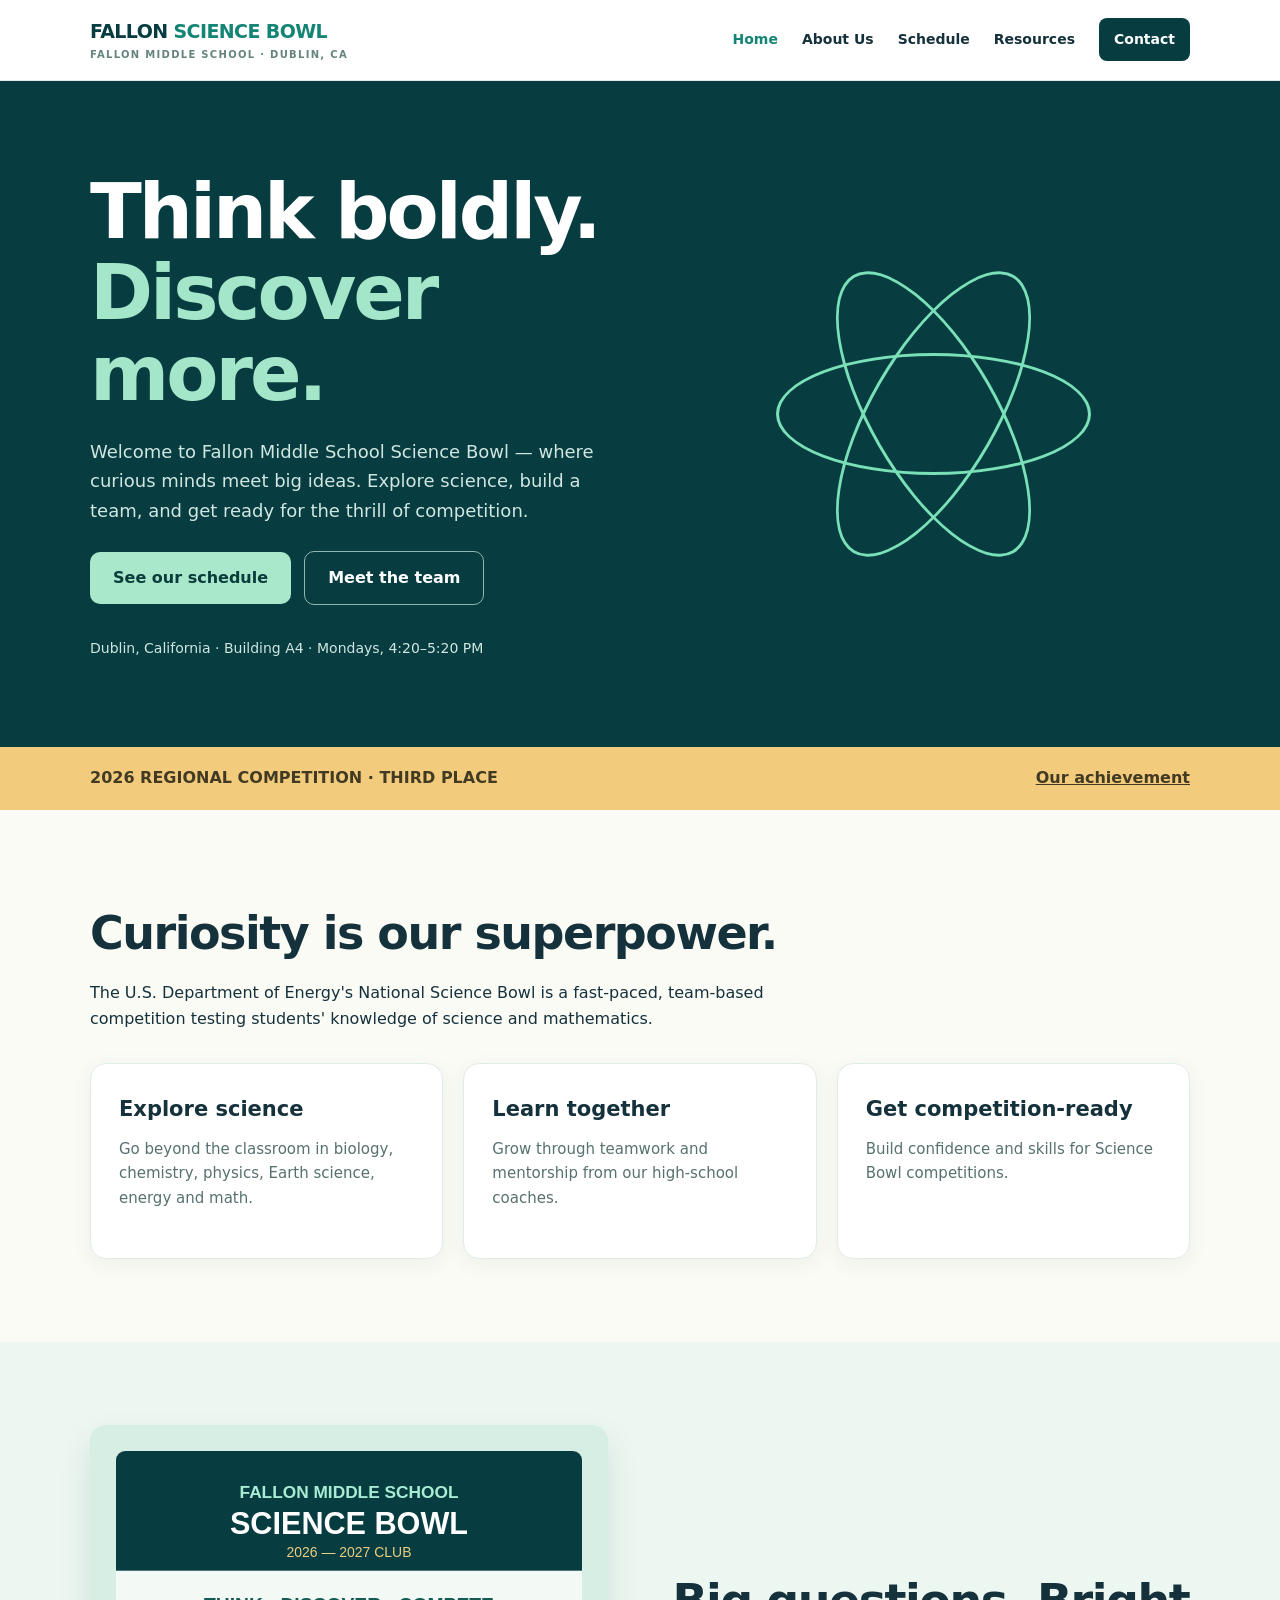
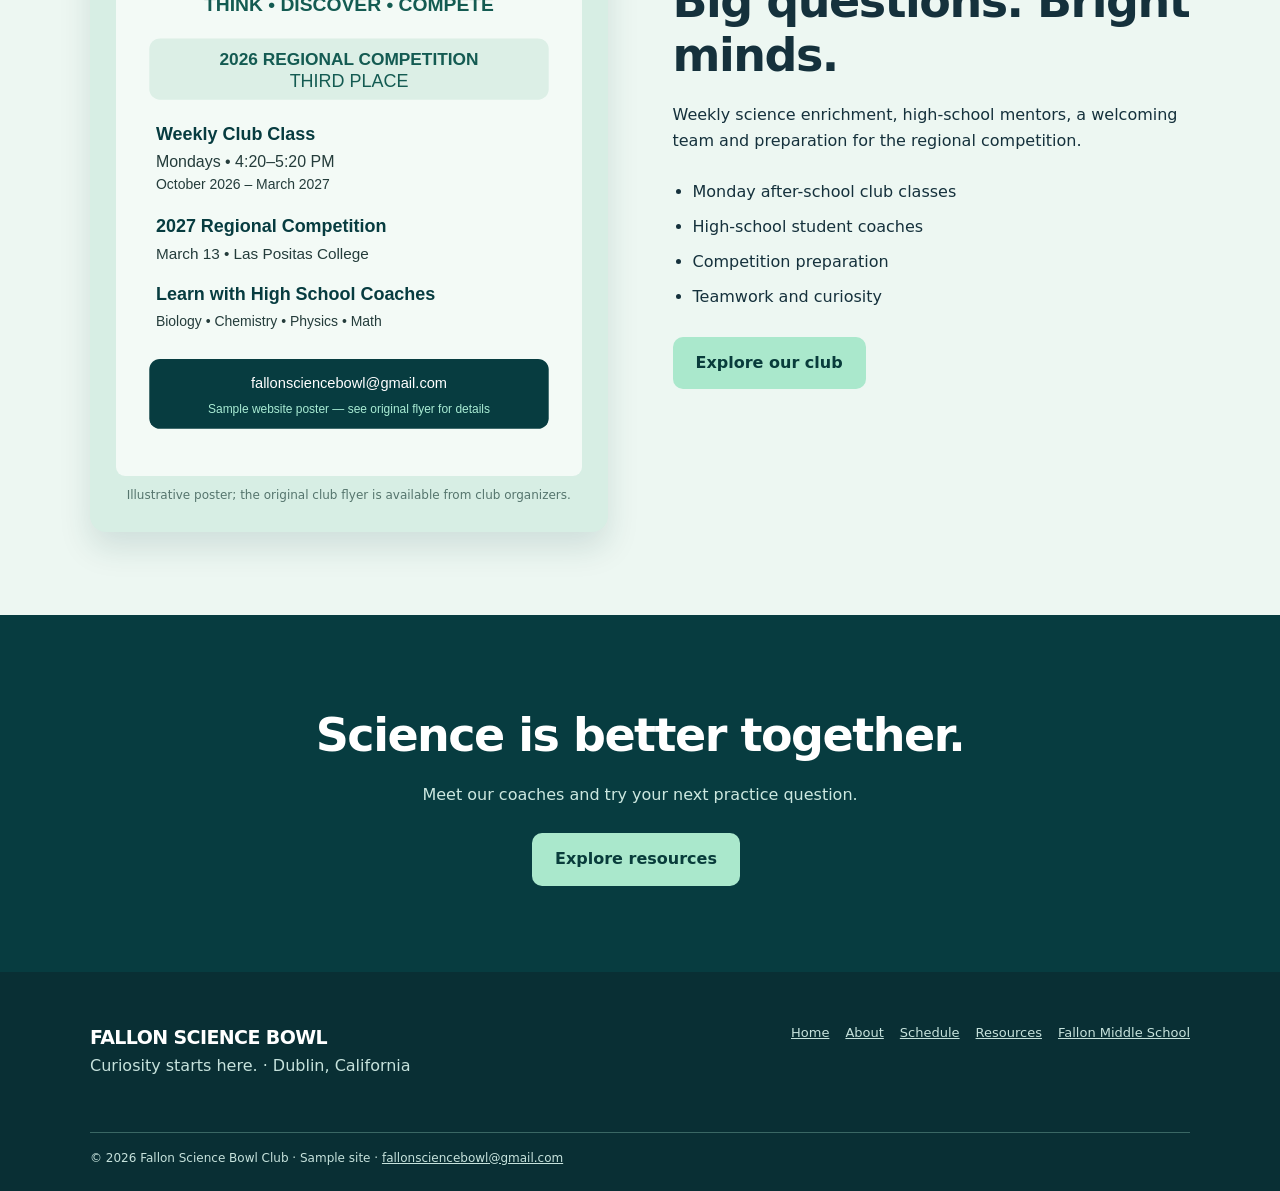
==== index.html @ 5ed9fb42 "Simplify page headings and remove homepage upcoming events section" ====
<!doctype html>
<html lang="en">
  <head>
    <meta charset="utf-8">
    <meta name="viewport" content="width=device-width,initial-scale=1">
    <meta name="theme-color" content="#073c40">
    <meta name="description" content="Fallon Middle School Science Bowl club, competition, coaches and resources.">
    <title>Home | Fallon Science Bowl</title>
    <link rel="stylesheet" href="style.css">
  </head>
  <body>
    <header>
      <div class="wrap nav">
        <a class="brand" href="index.html">FALLON <span>SCIENCE BOWL</span>
          <small>FALLON MIDDLE SCHOOL · DUBLIN, CA</small>
        </a>
        <button class="menu" aria-label="Toggle navigation" aria-expanded="false">Menu</button>
        <nav class="links" aria-label="Main navigation">
          <a href="index.html" aria-current="page">Home</a>
          <a href="about.html" >About Us</a>
          <a href="schedule.html" >Schedule</a>
          <a href="resources.html" >Resources</a>
          <a class="contact" href="mailto:fallonsciencebowl@gmail.com">Contact </a>
        </nav>
      </div>
    </header>
    <main id="main">
      <section class="hero">
        <div class="wrap hero-inner">
          <div>

            <h1>Think boldly.<em>Discover more.</em>
            </h1>
            <p>Welcome to Fallon Middle School Science Bowl — where curious minds meet big ideas. Explore science, build a team, and get ready for the thrill of competition.</p>
            <a class="btn" href="schedule.html">See our schedule </a>
            <a class="btn secondary" href="about.html">Meet the team </a>
            <p style="font-size:14px;margin-top:26px">Dublin, California · Building A4 · Mondays, 4:20–5:20 PM</p>
          </div>
          <div class="atom" aria-hidden="true">
            <div class="ring">
            </div>
            <div class="nucleus" aria-hidden="true"></div>
          </div>
        </div>
      </section>
      <div class="award">
        <div class="wrap">
          <span>2026 REGIONAL COMPETITION · THIRD PLACE</span>
          <a href="about.html#achievements">Our achievement </a>
        </div>
      </div>
      <section class="section">
        <div class="wrap">
          <div class="intro">

            <h2>Curiosity is our superpower.</h2>
            <p>The U.S. Department of Energy's National Science Bowl is a fast-paced, team-based competition testing students' knowledge of science and mathematics.</p>
          </div>
          <div class="grid">
            <article class="card">
              <h3>Explore science</h3>
              <p>Go beyond the classroom in biology, chemistry, physics, Earth science, energy and math.</p>
            </article>
            <article class="card">
              <h3>Learn together</h3>
              <p>Grow through teamwork and mentorship from our high-school coaches.</p>
            </article>
            <article class="card">
              <h3>Get competition-ready</h3>
              <p>Build confidence and skills for Science Bowl competitions.</p>
            </article>
          </div>
        </div>
      </section>
      <section class="section soft">
        <div class="wrap split">
          <div class="poster">
            <a href="assets/poster.svg" target="_blank">
              <img src="assets/poster.svg" alt="Sample Fallon Science Bowl Club poster, based on the club flyer">
            </a>
            <div class="poster-caption">Illustrative poster; the original club flyer is available from club organizers.</div>
          </div>
          <div>

            <h2>Big questions. Bright minds.</h2>
            <p>Weekly science enrichment, high-school mentors, a welcoming team and preparation for the regional competition.</p>
            <ul class="list">
              <li>Monday after-school club classes</li>
              <li>High-school student coaches</li>
              <li>Competition preparation</li>
              <li>Teamwork and curiosity</li>
            </ul>
            <a class="btn" href="about.html">Explore our club </a>
          </div>
        </div>
      </section>
      <section class="cta">
        <div class="wrap">
          <h2>Science is better together.</h2>
          <p>Meet our coaches and try your next practice question.</p>
          <a class="btn" href="resources.html">Explore resources </a>
        </div>
      </section>
    </main>
    <footer>
      <div class="wrap">
        <div class="foot">
          <div>
            <a class="brand" href="index.html">FALLON SCIENCE BOWL</a>
            <p>Curiosity starts here. · Dublin, California</p>
          </div>
          <div class="footer-links">
            <a href="index.html">Home</a>
            <a href="about.html">About</a>
            <a href="schedule.html">Schedule</a>
            <a href="resources.html">Resources</a>
            <a href="https://fms.dublinusd.org/">Fallon Middle School</a>
          </div>
        </div>
        <div class="copyright">© 2026 Fallon Science Bowl Club · Sample site · <a href="mailto:fallonsciencebowl@gmail.com">fallonsciencebowl@gmail.com</a>
        </div>
      </div>
    </footer>
    <script src="script.js" defer>
    </script>
  </body>
</html>
---- style.css ----
:root {
  --navy:#073c40;
  --teal:#148474;
  --mint:#d7f3e9;
  --cream:#fbfbf5;
  --gold:#e6ba63;
  --ink:#15313c
}
* {
  box-sizing:border-box
}
body {
  margin:0;
  font-family:Inter,system-ui,-apple-system,Segoe UI,sans-serif;
  color:var(--ink);
  background:var(--cream);
  line-height:1.65
}
a {
  color:inherit
}
.wrap {
  width:min(1100px,92%);
  margin:auto
}
header {
  background:white;
  border-bottom:1px solid #e2eae7;
  position:sticky;
  top:0;
  z-index:10
}
.nav {
  display:flex;
  justify-content:space-between;
  align-items:center;
  gap:24px;
  padding:16px 0
}
.brand {
  font-size:19px;
  font-weight:900;
  letter-spacing:-.6px;
  text-decoration:none;
  color:var(--navy)
}
.brand span {
  color:var(--teal)
}
.brand small {
  display:block;
  font-size:10px;
  letter-spacing:1.3px;
  color:#66847e
}
.links {
  display:flex;
  gap:24px;
  align-items:center
}
.links a {
  text-decoration:none;
  font-size:14px;
  font-weight:700
}
.links a:hover,.links a[aria-current] {
  color:var(--teal)
}
.contact {
  background:var(--navy);
  color:white!important;
  border-radius:8px;
  padding:10px 15px
}
.hero {
  background:var(--navy);
  color:white;
  overflow:hidden
}
.hero-inner {
  display:grid;
  grid-template-columns:1.05fr 1fr;
  align-items:center;
  gap:50px;
  min-height:495px;
  padding:68px 0
}
.pill,.eyebrow {
  font-size:12px;
  text-transform:uppercase;
  letter-spacing:2px;
  font-weight:800;
  color:var(--teal)
}
.pill {
  display:inline-block;
  color:#b6f2dc;
  padding:8px 15px;
  border:1px solid #497c79;
  border-radius:40px
}
h1 {
  font-size:clamp(43px,6vw,76px);
  letter-spacing:-3px;
  line-height:1.07;
  margin:22px 0
}
h1 em {
  font-style:normal;
  color:#a3e6c9;
  display:block
}
h2 {
  font-size:clamp(30px,4vw,46px);
  line-height:1.16;
  letter-spacing:-1.5px;
  margin:14px 0 20px
}
h3 {
  margin:0 0 10px;
  font-size:21px
}
p {
  margin:0 0 19px
}
.hero p {
  color:#d0e6e1;
  max-width:530px;
  font-size:18px
}
.btn {
  display:inline-block;
  background:#aae8cc;
  color:#093c3b;
  text-decoration:none;
  font-weight:800;
  border-radius:10px;
  padding:13px 23px;
  margin:6px 8px 6px 0
}
.btn.secondary {
  background:transparent;
  color:white;
  border:1px solid #90b7ae
}
.atom {
  position:relative;
  margin:auto;
  width:min(350px,85vw);
  height:350px;
  display:grid;
  place-items:center
}
.atom:before,.atom:after,.ring {
  content:'';
  position:absolute;
  border:3px solid #7ae0b8;
  width:315px;
  height:122px;
  border-radius:50%;
  transform:rotate(60deg)
}
.atom:after {
  transform:rotate(-60deg)
}
.atom .ring {
  transform:none
}
.nucleus {
  font-size:72px;
  color:#f2ce7c;
  z-index:2
}
.award {
  background:#f2cc7c;
  color:#423a23;
  padding:18px 0
}
.award .wrap {
  display:flex;
  justify-content:space-between;
  align-items:center;
  gap:15px;
  font-weight:800
}
.section {
  padding:83px 0
}
.section.soft {
  background:#edf7f2
}
.intro {
  max-width:700px;
  margin-bottom:30px
}
.grid {
  display:grid;
  grid-template-columns:repeat(3,1fr);
  gap:20px
}
.card {
  background:white;
  padding:28px;
  border-radius:16px;
  border:1px solid #e2ece7;
  box-shadow:0 5px 20px #173e3310
}
.symbol {
  font-size:30px;
  margin-bottom:14px
}
.card p {
  color:#57716f;
  font-size:15px
}
.split {
  display:grid;
  grid-template-columns:1fr 1fr;
  gap:65px;
  align-items:center
}
.poster {
  border-radius:16px;
  background:#d7eee4;
  padding:26px;
  box-shadow:0 16px 32px #073c4020
}
.poster img {
  width:100%;
  display:block;
  border-radius:9px
}
.poster-caption {
  font-size:12px;
  text-align:center;
  margin-top:10px;
  color:#55756d
}
.list {
  padding-left:20px;
  line-height:2.2
}
.event {
  background:var(--navy);
  border-radius:18px;
  padding:33px;
  color:white
}
.event p {
  color:#c7e4d9
}
.event a {
  color:#a6f2d6
}
.mini-events {
  display:grid;
  gap:17px
}
.small-event {
  padding:23px;
  background:white;
  border:1px solid #e0ece5;
  border-radius:14px
}
.small-event strong {
  color:var(--teal)
}
.cta {
  background:var(--navy);
  color:white;
  text-align:center;
  padding:80px 20px
}
.cta p {
  color:#cce8e0
}
.page-head {
  padding:85px 0;
  background:var(--navy);
  color:white
}
.page-head h1 {
  font-size:clamp(39px,5vw,63px)
}
.page-head p {
  max-width:680px;
  color:#cee4de;
  font-size:18px
}
.tag {
  display:inline-block;
  background:#def4ec;
  color:#136956;
  border-radius:20px;
  padding:5px 11px;
  font-size:12px;
  font-weight:800;
  margin:6px 6px 6px 0
}
.table {
  width:100%;
  border-collapse:collapse;
  background:white;
  border-radius:15px;
  overflow:hidden
}
.table th,.table td {
  text-align:left;
  padding:18px;
  border-bottom:1px solid #e2ede8
}
.table th {
  background:#dff4e9;
  color:#164c45
}
footer {
  background:#092f34;
  color:#c6e2dc;
  padding:50px 0 23px
}
footer a {
  color:inherit
}
footer .brand {
  color:white
}
footer .foot {
  display:flex;
  justify-content:space-between;
  gap:20px;
  flex-wrap:wrap
}
.footer-links {
  display:flex;
  gap:16px;
  flex-wrap:wrap;
  font-size:13px
}
.copyright {
  font-size:12px;
  border-top:1px solid #3a6764;
  margin-top:33px;
  padding-top:16px
}
.notice {
  background:#fff7db;
  border-left:4px solid #d9ae4e;
  padding:16px 20px;
  border-radius:8px
}
.menu {
  display:none
}
.resources {
  display:grid;
  grid-template-columns:repeat(2,1fr);
  gap:20px
}
.resource a {
  color:var(--teal);
  font-weight:800
}
@media(max-width:760px) {
  .nav {
    flex-wrap:wrap
  }
  .menu {
    display:block;
    border:0;
    border-radius:7px;
    background:#e0f2e9;
    padding:9px 14px;
    font-size:20px
  }
  .links {
    display:none;
    width:100%;
    flex-direction:column;
    align-items:stretch;
    gap:7px
  }
  .links.open {
    display:flex
  }
  .links a {
    padding:6px
  }
  .hero-inner,.split {
    grid-template-columns:1fr;
    gap:25px
  }
  .hero-inner {
    padding:65px 0
  }
  .atom {
    height:250px;
    width:250px
  }
  .atom:before,.atom:after,.ring {
    width:225px;
    height:90px
  }
  .grid,.resources {
    grid-template-columns:1fr
  }
  .section {
    padding:55px 0
  }
  .award .wrap {
    display:block
  }
  h1 {
    letter-spacing:-1.7px
  }
  .table th,.table td {
    padding:10px;
    font-size:13px
  }
}
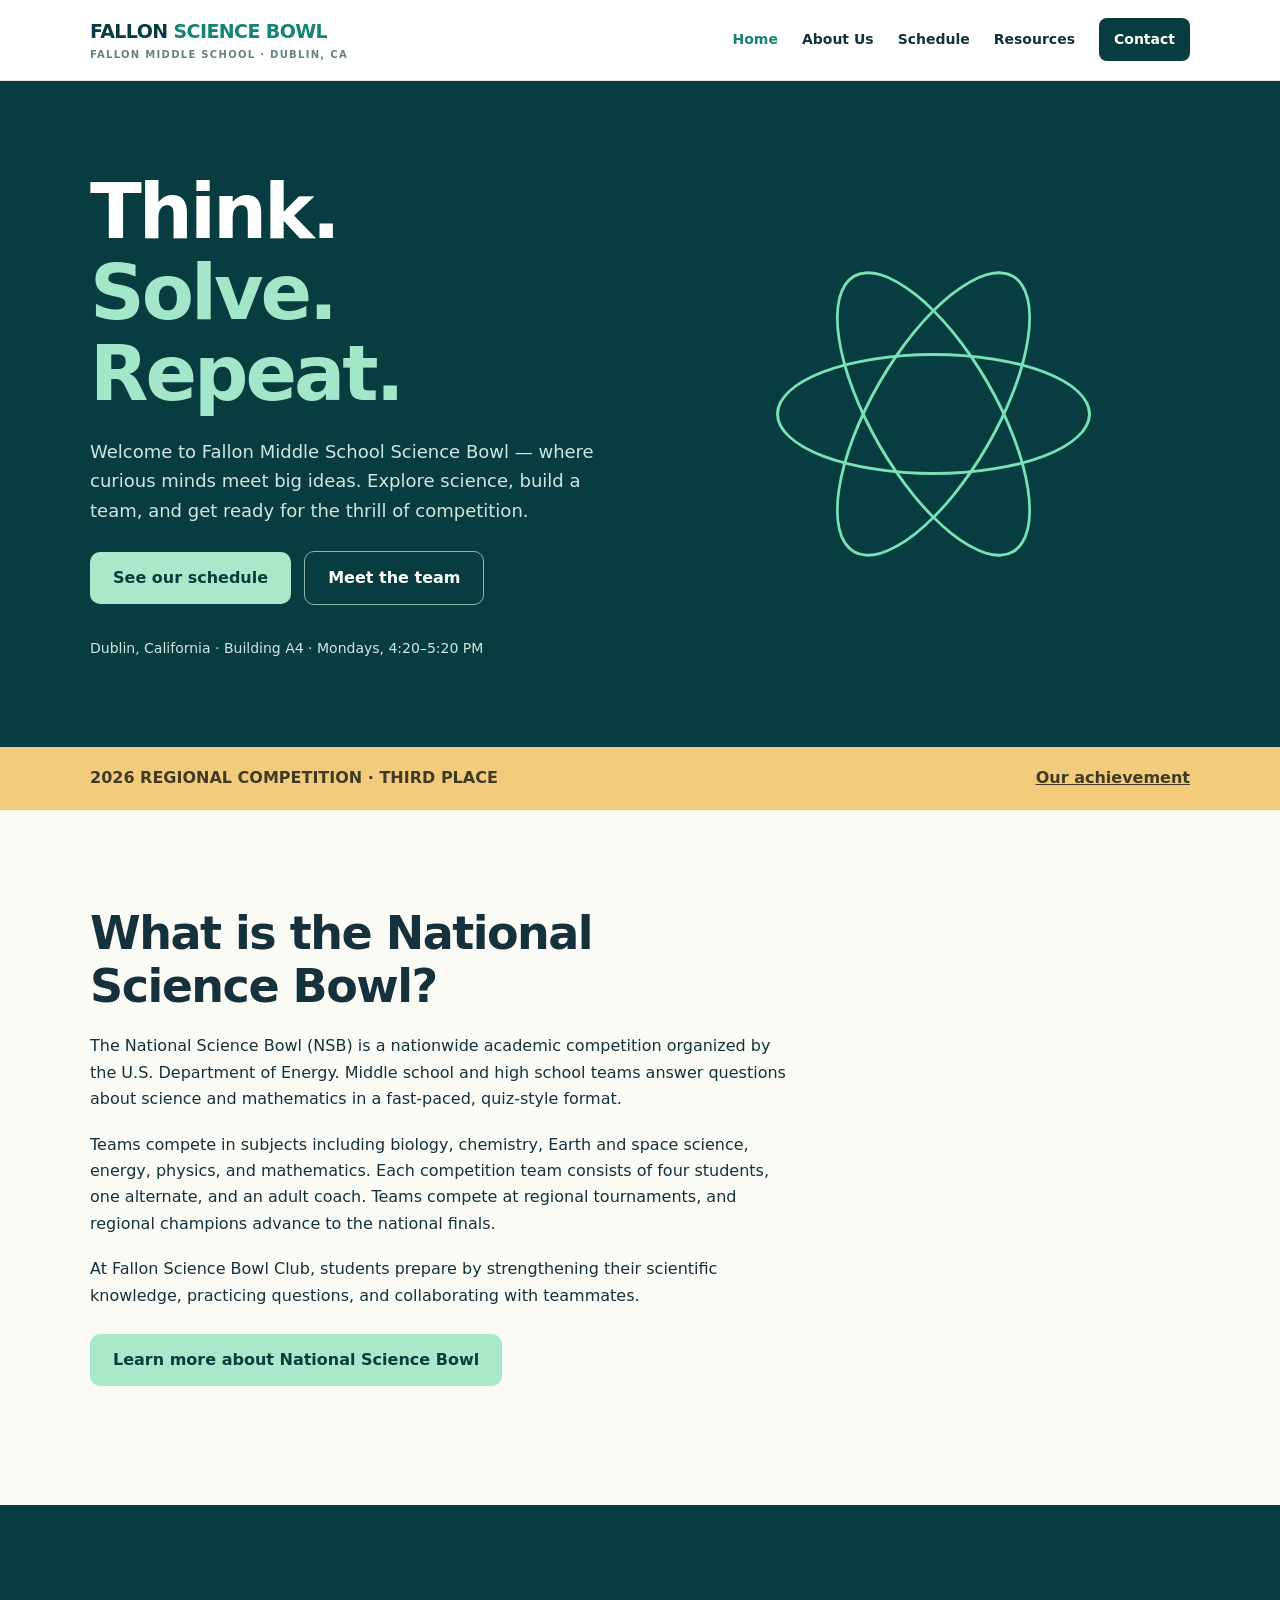
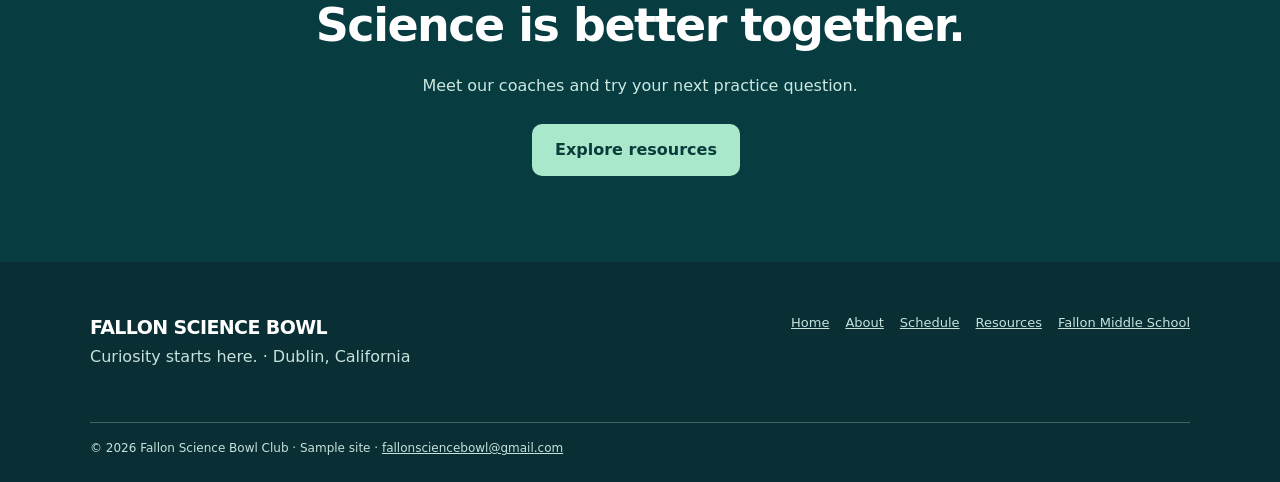
==== commit 56219e32: "Revise homepage with National Science Bowl introduction and streamlined sections" ====
--- a/index.html
+++ b/index.html
@@ -29,7 +29,7 @@
         <div class="wrap hero-inner">
           <div>
 
-            <h1>Think boldly.<em>Discover more.</em>
+            <h1>Think.<em>Solve. Repeat.</em>
             </h1>
             <p>Welcome to Fallon Middle School Science Bowl — where curious minds meet big ideas. Explore science, build a team, and get ready for the thrill of competition.</p>
             <a class="btn" href="schedule.html">See our schedule </a>
@@ -52,45 +52,11 @@
       <section class="section">
         <div class="wrap">
           <div class="intro">
-
-            <h2>Curiosity is our superpower.</h2>
-            <p>The U.S. Department of Energy's National Science Bowl is a fast-paced, team-based competition testing students' knowledge of science and mathematics.</p>
-          </div>
-          <div class="grid">
-            <article class="card">
-              <h3>Explore science</h3>
-              <p>Go beyond the classroom in biology, chemistry, physics, Earth science, energy and math.</p>
-            </article>
-            <article class="card">
-              <h3>Learn together</h3>
-              <p>Grow through teamwork and mentorship from our high-school coaches.</p>
-            </article>
-            <article class="card">
-              <h3>Get competition-ready</h3>
-              <p>Build confidence and skills for Science Bowl competitions.</p>
-            </article>
-          </div>
-        </div>
-      </section>
-      <section class="section soft">
-        <div class="wrap split">
-          <div class="poster">
-            <a href="assets/poster.svg" target="_blank">
-              <img src="assets/poster.svg" alt="Sample Fallon Science Bowl Club poster, based on the club flyer">
-            </a>
-            <div class="poster-caption">Illustrative poster; the original club flyer is available from club organizers.</div>
-          </div>
-          <div>
-
-            <h2>Big questions. Bright minds.</h2>
-            <p>Weekly science enrichment, high-school mentors, a welcoming team and preparation for the regional competition.</p>
-            <ul class="list">
-              <li>Monday after-school club classes</li>
-              <li>High-school student coaches</li>
-              <li>Competition preparation</li>
-              <li>Teamwork and curiosity</li>
-            </ul>
-            <a class="btn" href="about.html">Explore our club </a>
+            <h2>What is the National Science Bowl?</h2>
+            <p>The National Science Bowl (NSB) is a nationwide academic competition organized by the U.S. Department of Energy. Middle school and high school teams answer questions about science and mathematics in a fast-paced, quiz-style format.</p>
+            <p>Teams compete in subjects including biology, chemistry, Earth and space science, energy, physics, and mathematics. Each competition team consists of four students, one alternate, and an adult coach. Teams compete at regional tournaments, and regional champions advance to the national finals.</p>
+            <p>At Fallon Science Bowl Club, students prepare by strengthening their scientific knowledge, practicing questions, and collaborating with teammates.</p>
+            <a class="btn" href="https://science.osti.gov/wdts/nsb" target="_blank" rel="noopener noreferrer">Learn more about National Science Bowl</a>
           </div>
         </div>
       </section>
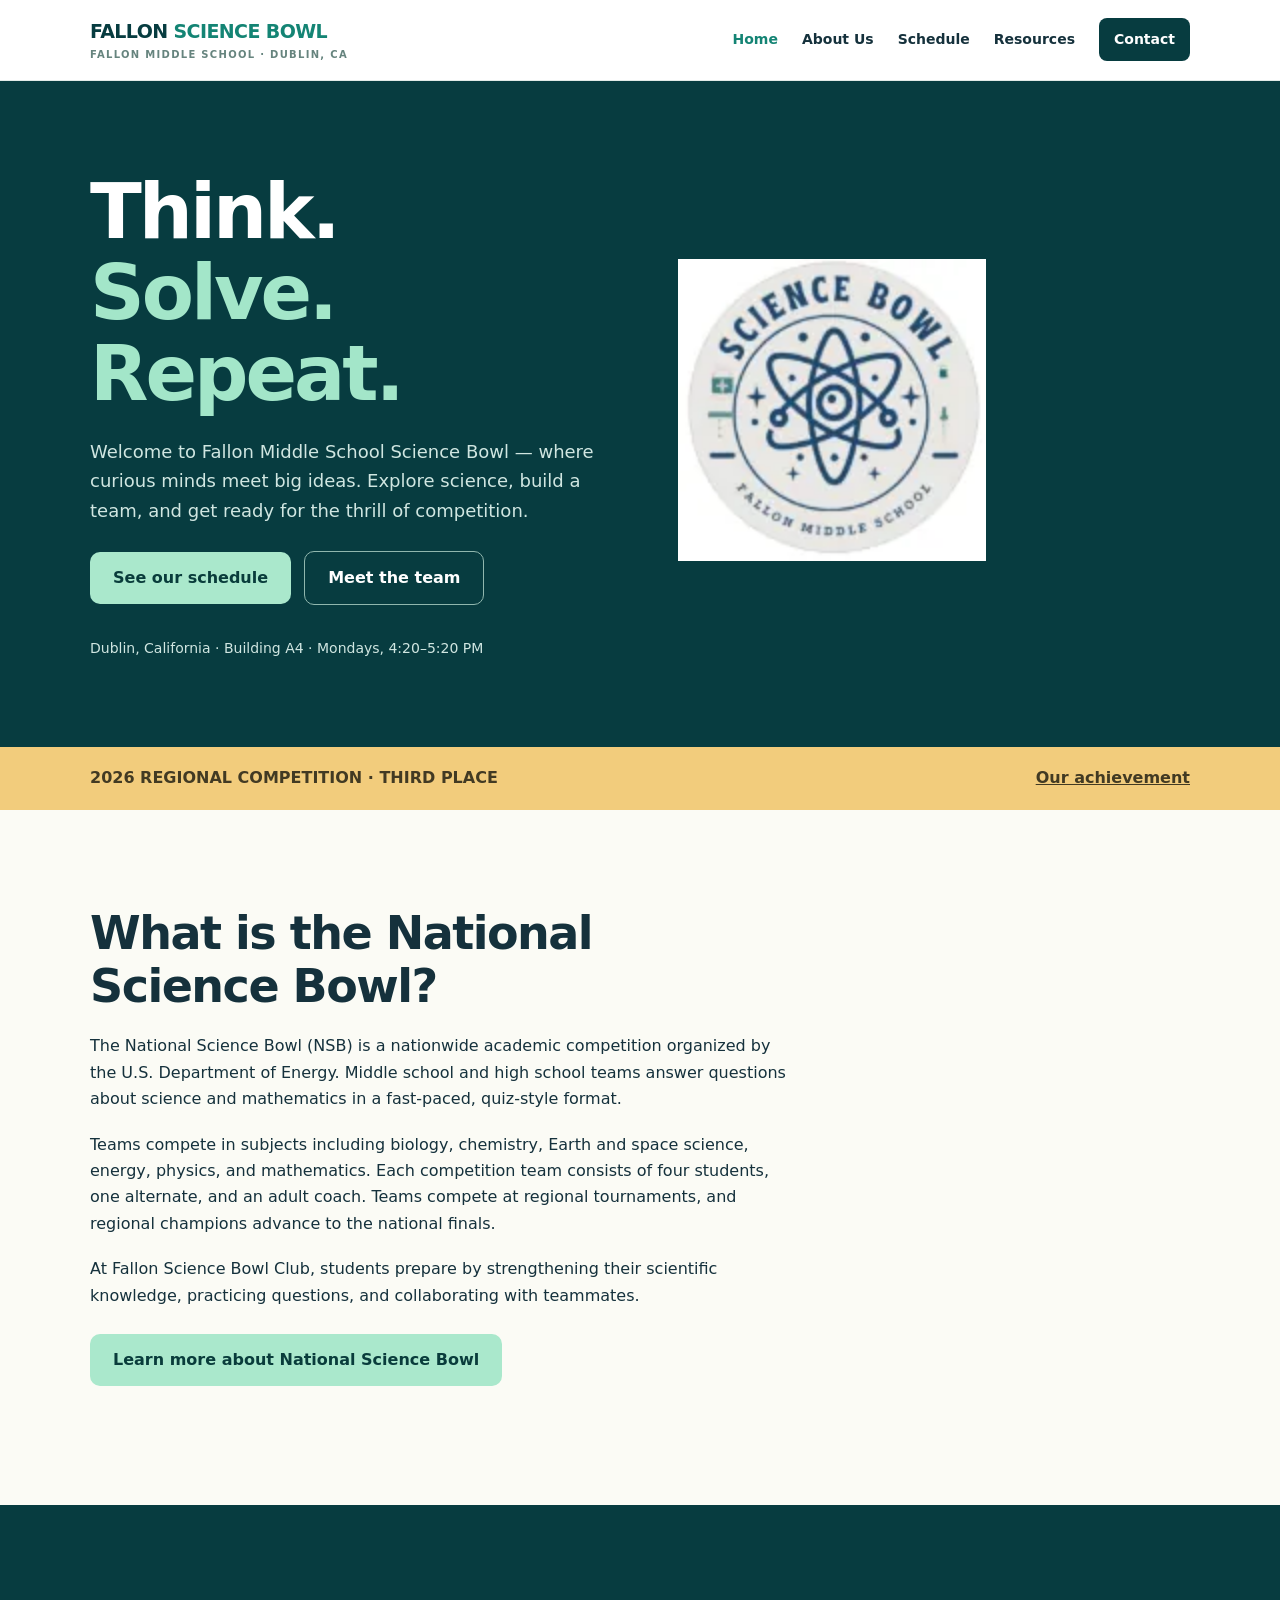
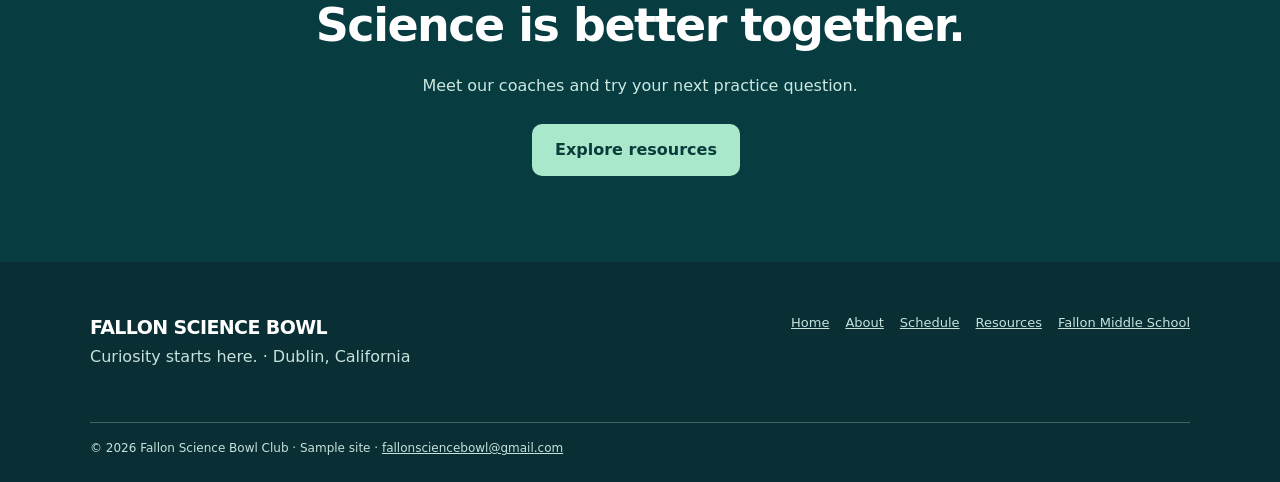
==== commit 879a26e0: "Replace homepage atom illustration with club logo" ====
--- a/index.html
+++ b/index.html
@@ -36,10 +36,8 @@
             <a class="btn secondary" href="about.html">Meet the team </a>
             <p style="font-size:14px;margin-top:26px">Dublin, California · Building A4 · Mondays, 4:20–5:20 PM</p>
           </div>
-          <div class="atom" aria-hidden="true">
-            <div class="ring">
-            </div>
-            <div class="nucleus" aria-hidden="true"></div>
+          <div class="hero-logo">
+            <img src="assets/fallon-logo.svg" alt="Fallon Middle School Science Bowl logo" width="308" height="302">
           </div>
         </div>
       </section>
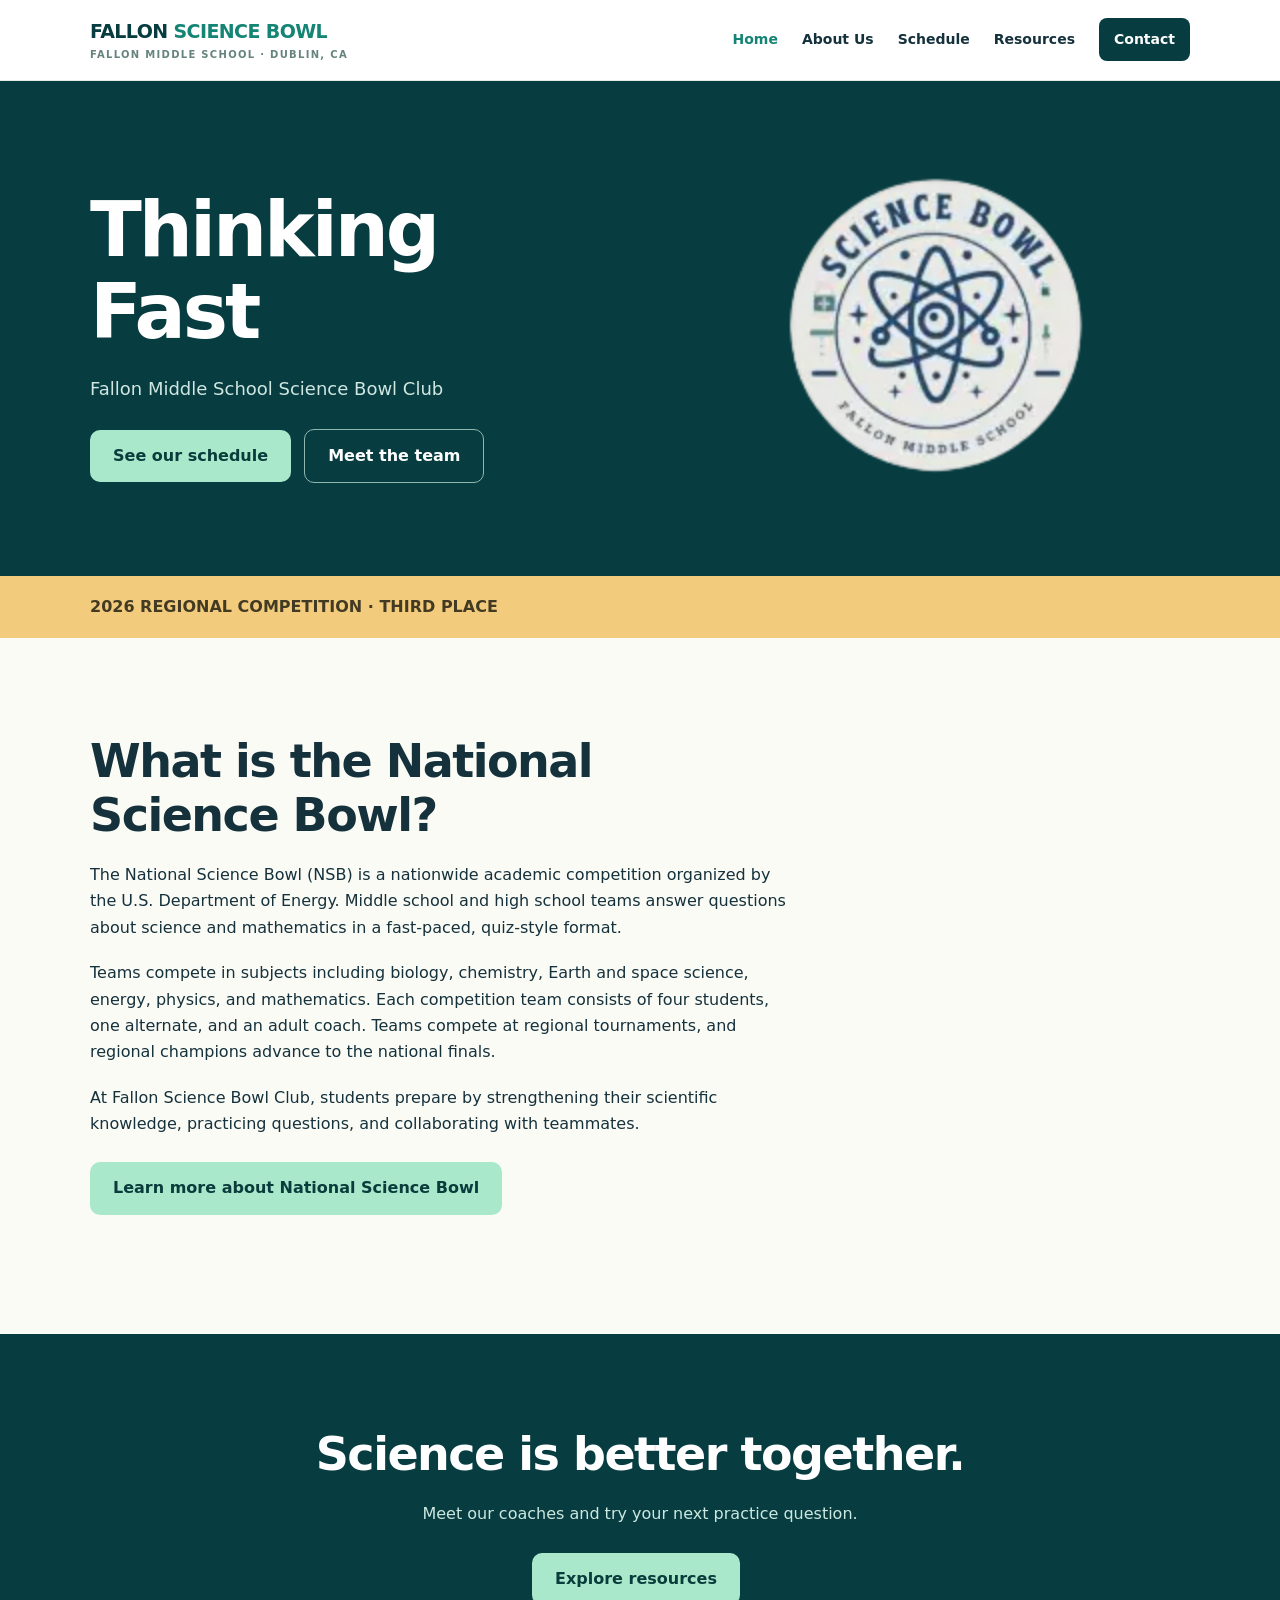
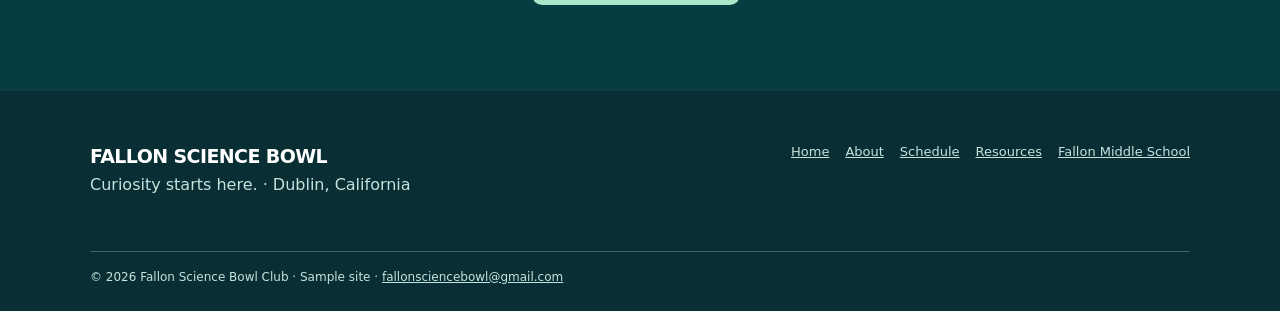
==== commit 5ab3f869: "Simplify homepage hero heading, subtitle and achievement banner" ====
--- a/index.html
+++ b/index.html
@@ -29,12 +29,11 @@
         <div class="wrap hero-inner">
           <div>
 
-            <h1>Think.<em>Solve. Repeat.</em>
+            <h1>Thinking Fast
             </h1>
-            <p>Welcome to Fallon Middle School Science Bowl — where curious minds meet big ideas. Explore science, build a team, and get ready for the thrill of competition.</p>
+            <p>Fallon Middle School Science Bowl Club</p>
             <a class="btn" href="schedule.html">See our schedule </a>
             <a class="btn secondary" href="about.html">Meet the team </a>
-            <p style="font-size:14px;margin-top:26px">Dublin, California · Building A4 · Mondays, 4:20–5:20 PM</p>
           </div>
           <div class="hero-logo">
             <img src="assets/fallon-logo.svg" alt="Fallon Middle School Science Bowl logo" width="308" height="302">
@@ -44,7 +43,6 @@
       <div class="award">
         <div class="wrap">
           <span>2026 REGIONAL COMPETITION · THIRD PLACE</span>
-          <a href="about.html#achievements">Our achievement </a>
         </div>
       </div>
       <section class="section">
--- a/style.css
+++ b/style.css
@@ -417,3 +417,17 @@
     font-size:13px
   }
 }
+
+/* Homepage club logo */
+.hero-logo {
+  display: flex;
+  align-items: center;
+  justify-content: center;
+}
+
+.hero-logo img {
+  display: block;
+  width: min(308px, 90%);
+  height: auto;
+  border-radius: 50%;
+}
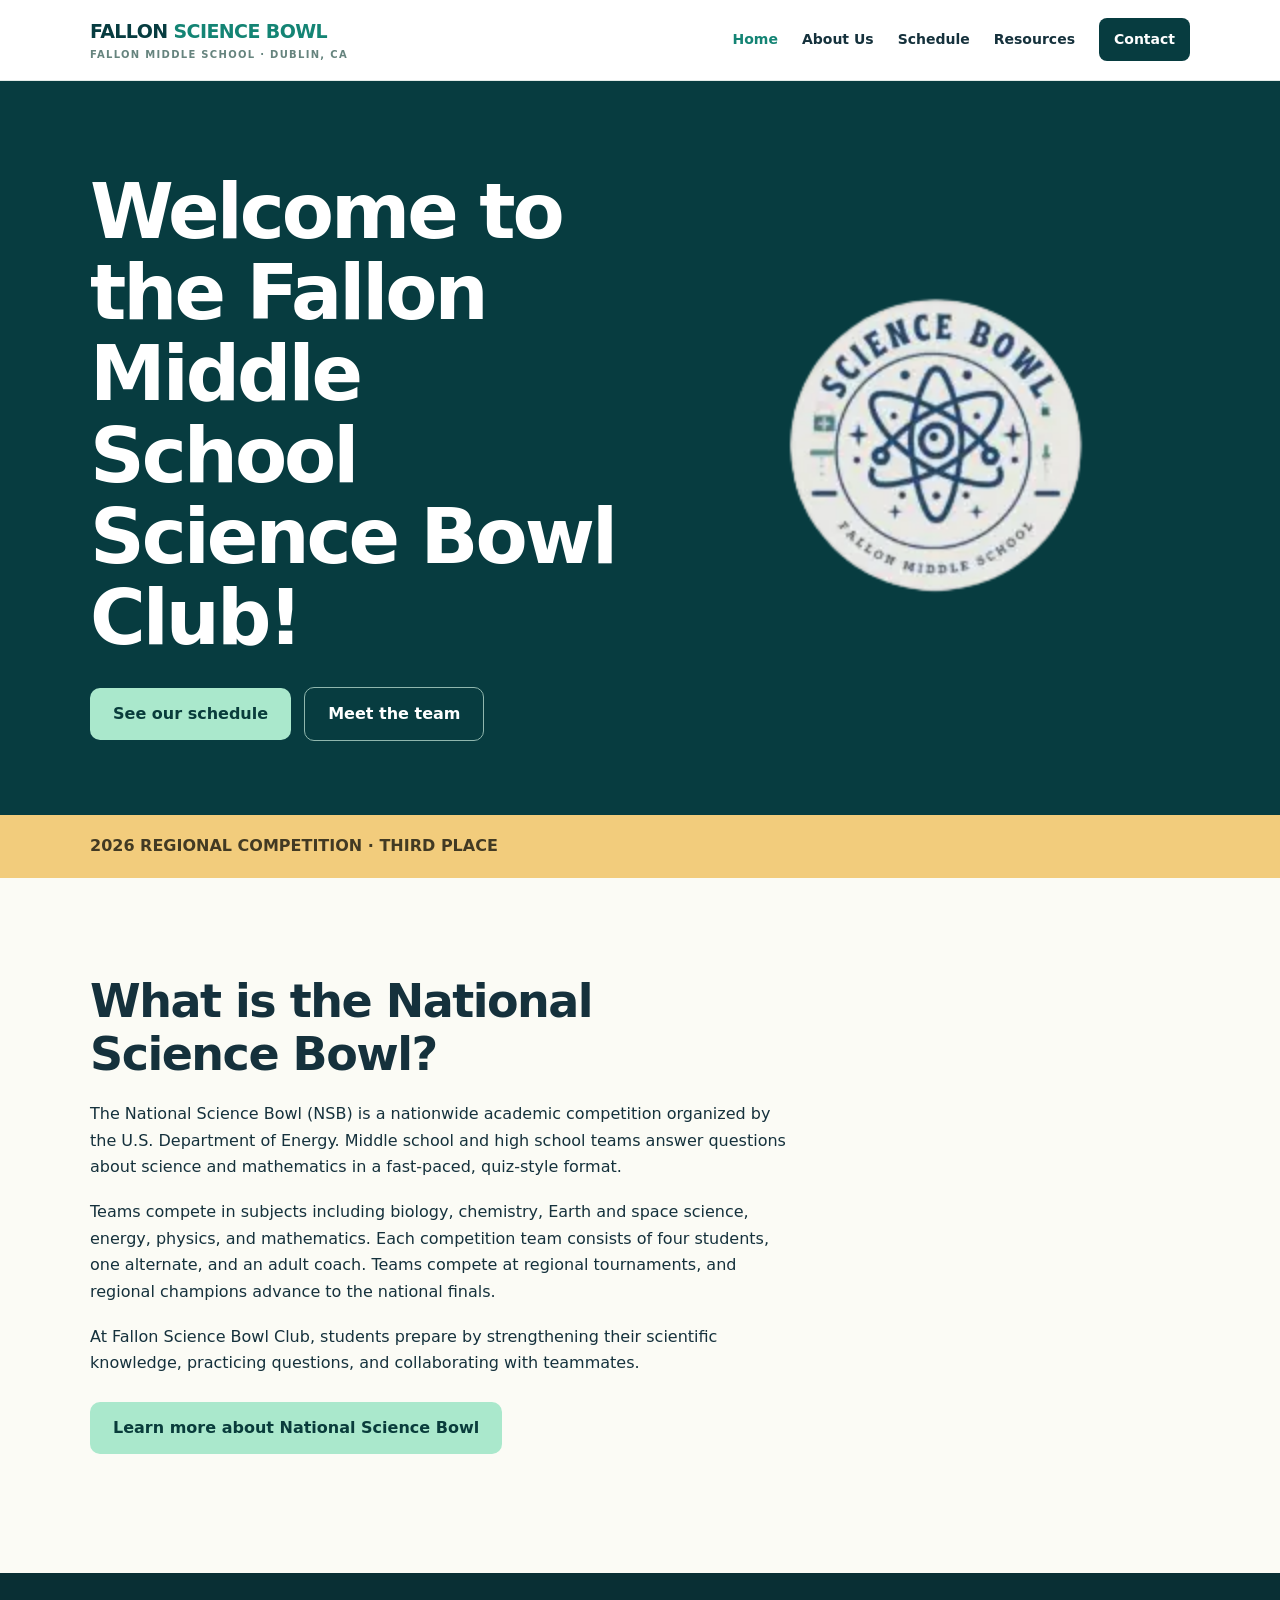
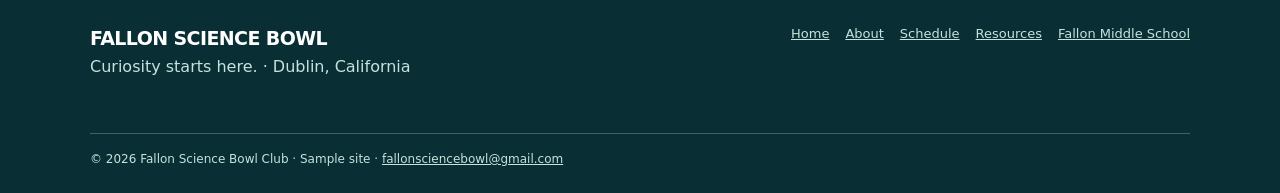
==== commit 82769a03: "Update homepage welcome headline and remove closing call-to-action" ====
--- a/index.html
+++ b/index.html
@@ -29,9 +29,8 @@
         <div class="wrap hero-inner">
           <div>
 
-            <h1>Thinking Fast
-            </h1>
-            <p>Fallon Middle School Science Bowl Club</p>
+            <h1>Welcome to the Fallon Middle School Science Bowl Club!</h1>
+
             <a class="btn" href="schedule.html">See our schedule </a>
             <a class="btn secondary" href="about.html">Meet the team </a>
           </div>
@@ -56,13 +55,7 @@
           </div>
         </div>
       </section>
-      <section class="cta">
-        <div class="wrap">
-          <h2>Science is better together.</h2>
-          <p>Meet our coaches and try your next practice question.</p>
-          <a class="btn" href="resources.html">Explore resources </a>
-        </div>
-      </section>
+
     </main>
     <footer>
       <div class="wrap">
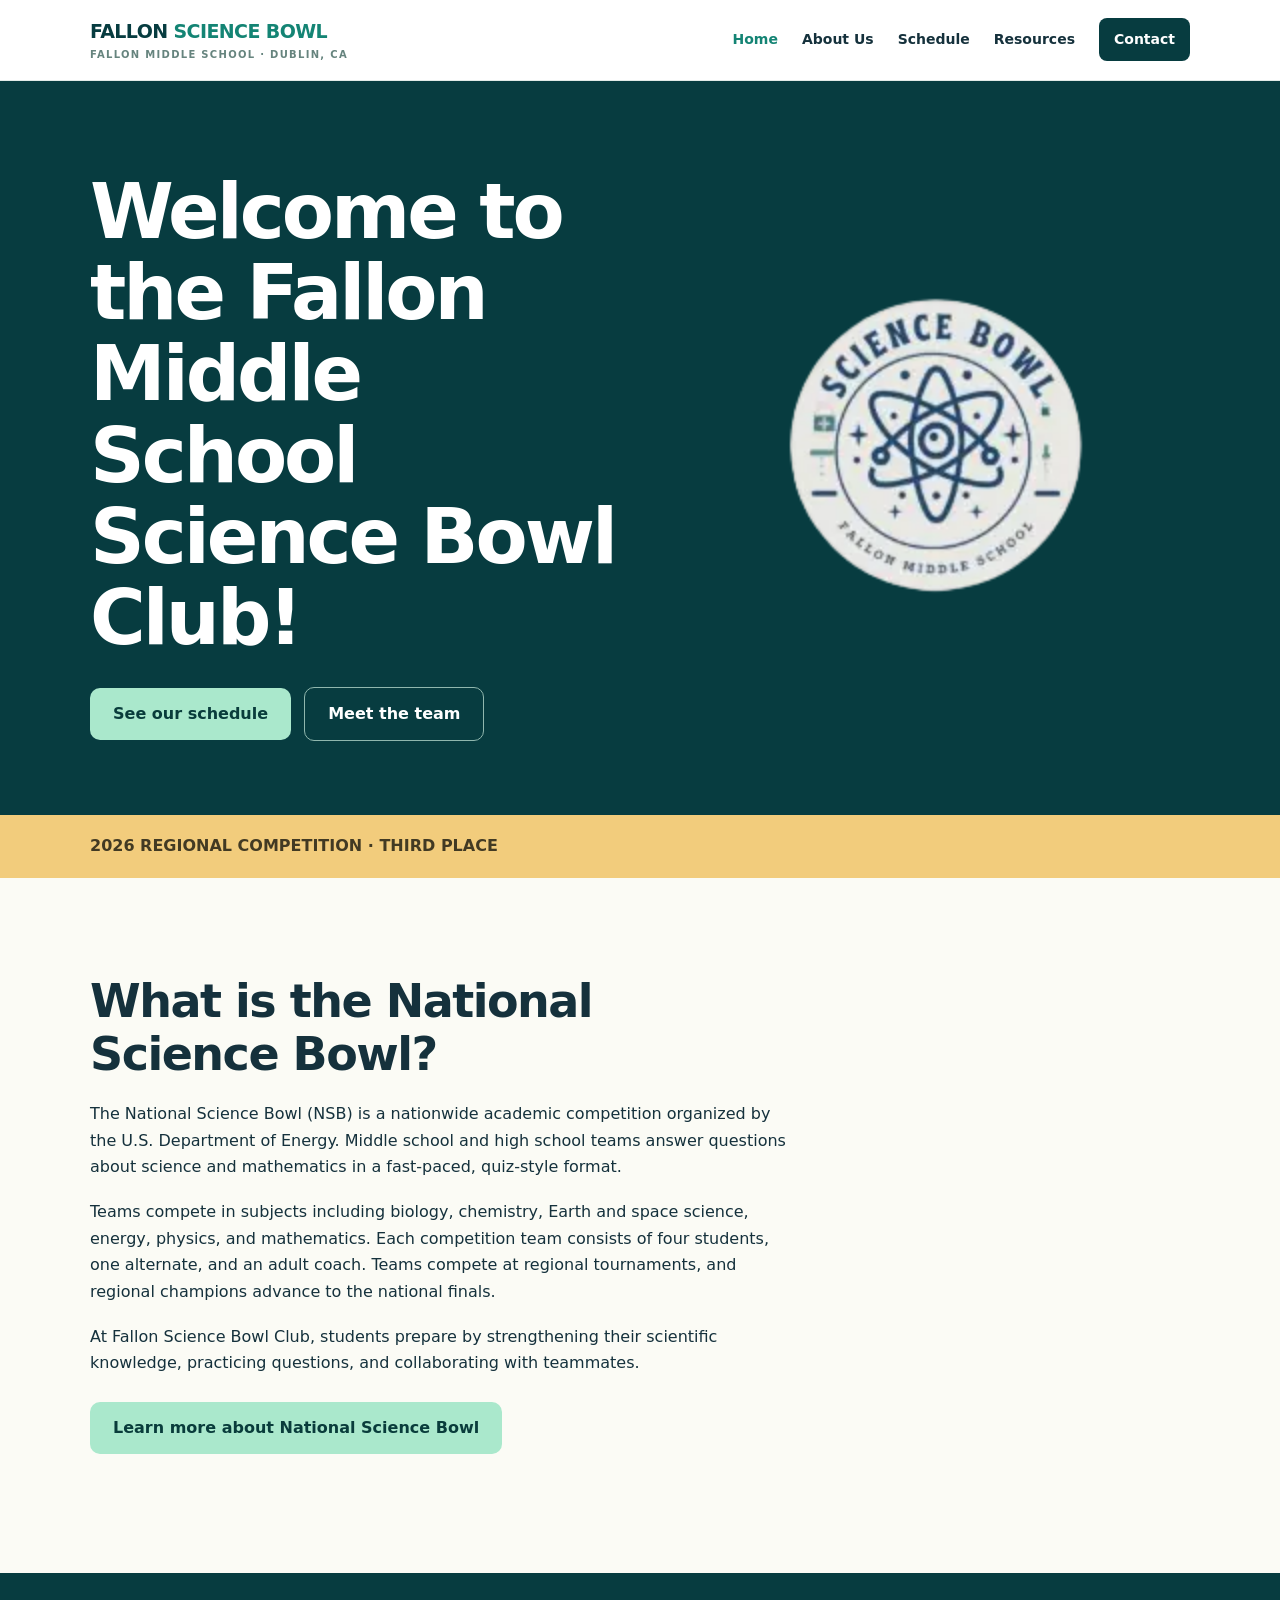
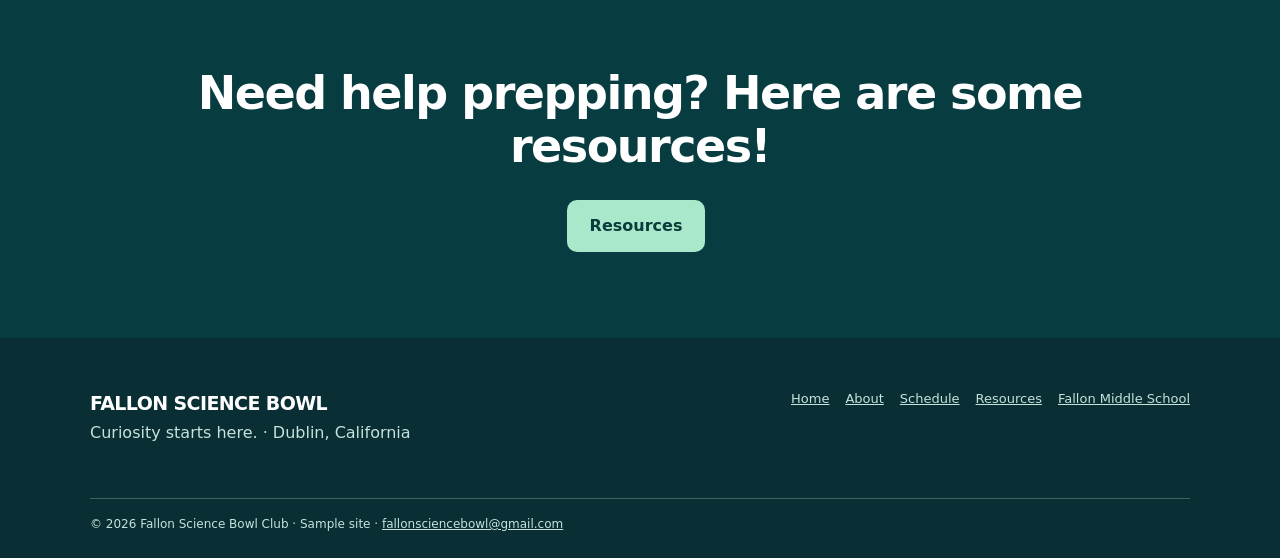
==== commit e544fb90: "Restore homepage resources call-to-action" ====
--- a/index.html
+++ b/index.html
@@ -56,6 +56,12 @@
         </div>
       </section>
 
+      <section class="cta">
+        <div class="wrap">
+          <h2>Need help prepping? Here are some resources!</h2>
+          <a class="btn" href="resources.html">Resources</a>
+        </div>
+      </section>
     </main>
     <footer>
       <div class="wrap">
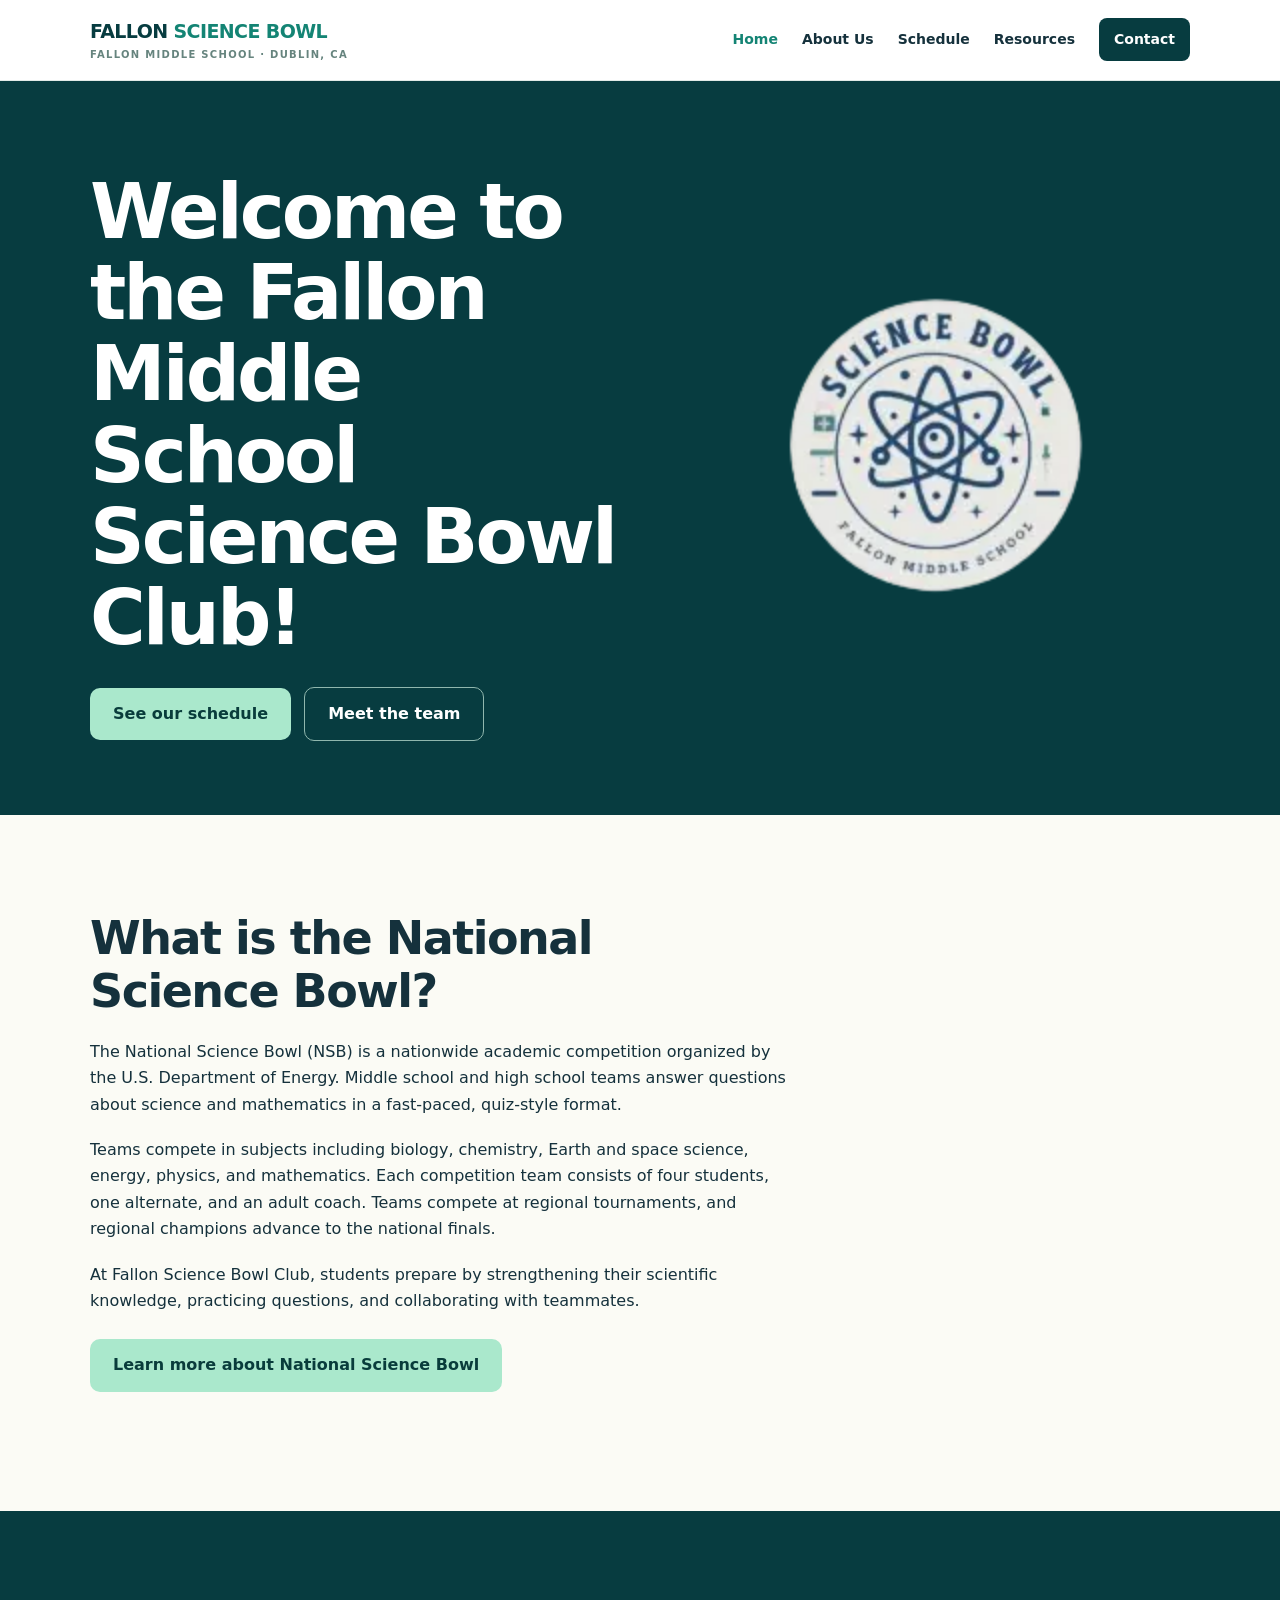
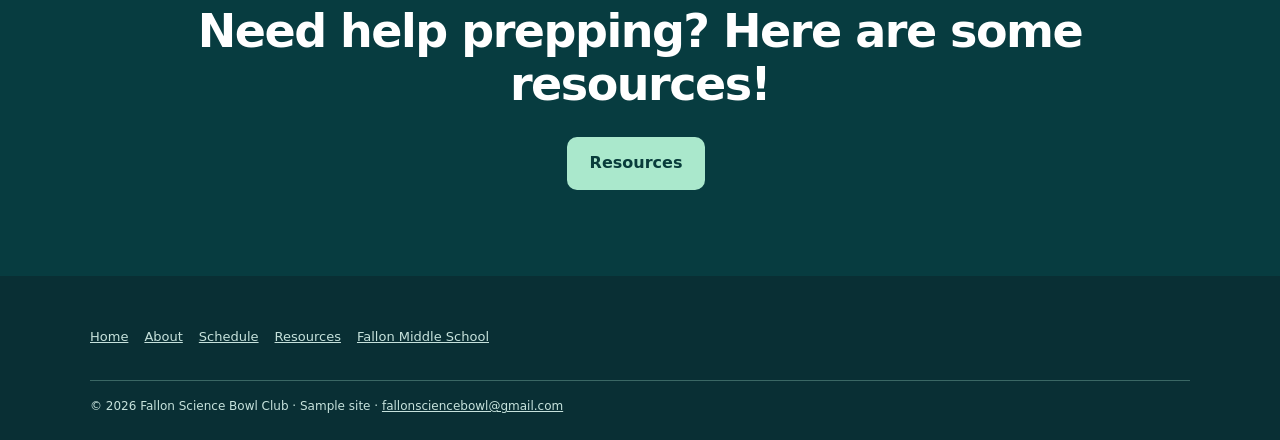
==== commit e1fe1518: "Remove footer branding and homepage yellow award banner" ====
--- a/index.html
+++ b/index.html
@@ -39,11 +39,7 @@
           </div>
         </div>
       </section>
-      <div class="award">
-        <div class="wrap">
-          <span>2026 REGIONAL COMPETITION · THIRD PLACE</span>
-        </div>
-      </div>
+      
       <section class="section">
         <div class="wrap">
           <div class="intro">
@@ -66,10 +62,6 @@
     <footer>
       <div class="wrap">
         <div class="foot">
-          <div>
-            <a class="brand" href="index.html">FALLON SCIENCE BOWL</a>
-            <p>Curiosity starts here. · Dublin, California</p>
-          </div>
           <div class="footer-links">
             <a href="index.html">Home</a>
             <a href="about.html">About</a>
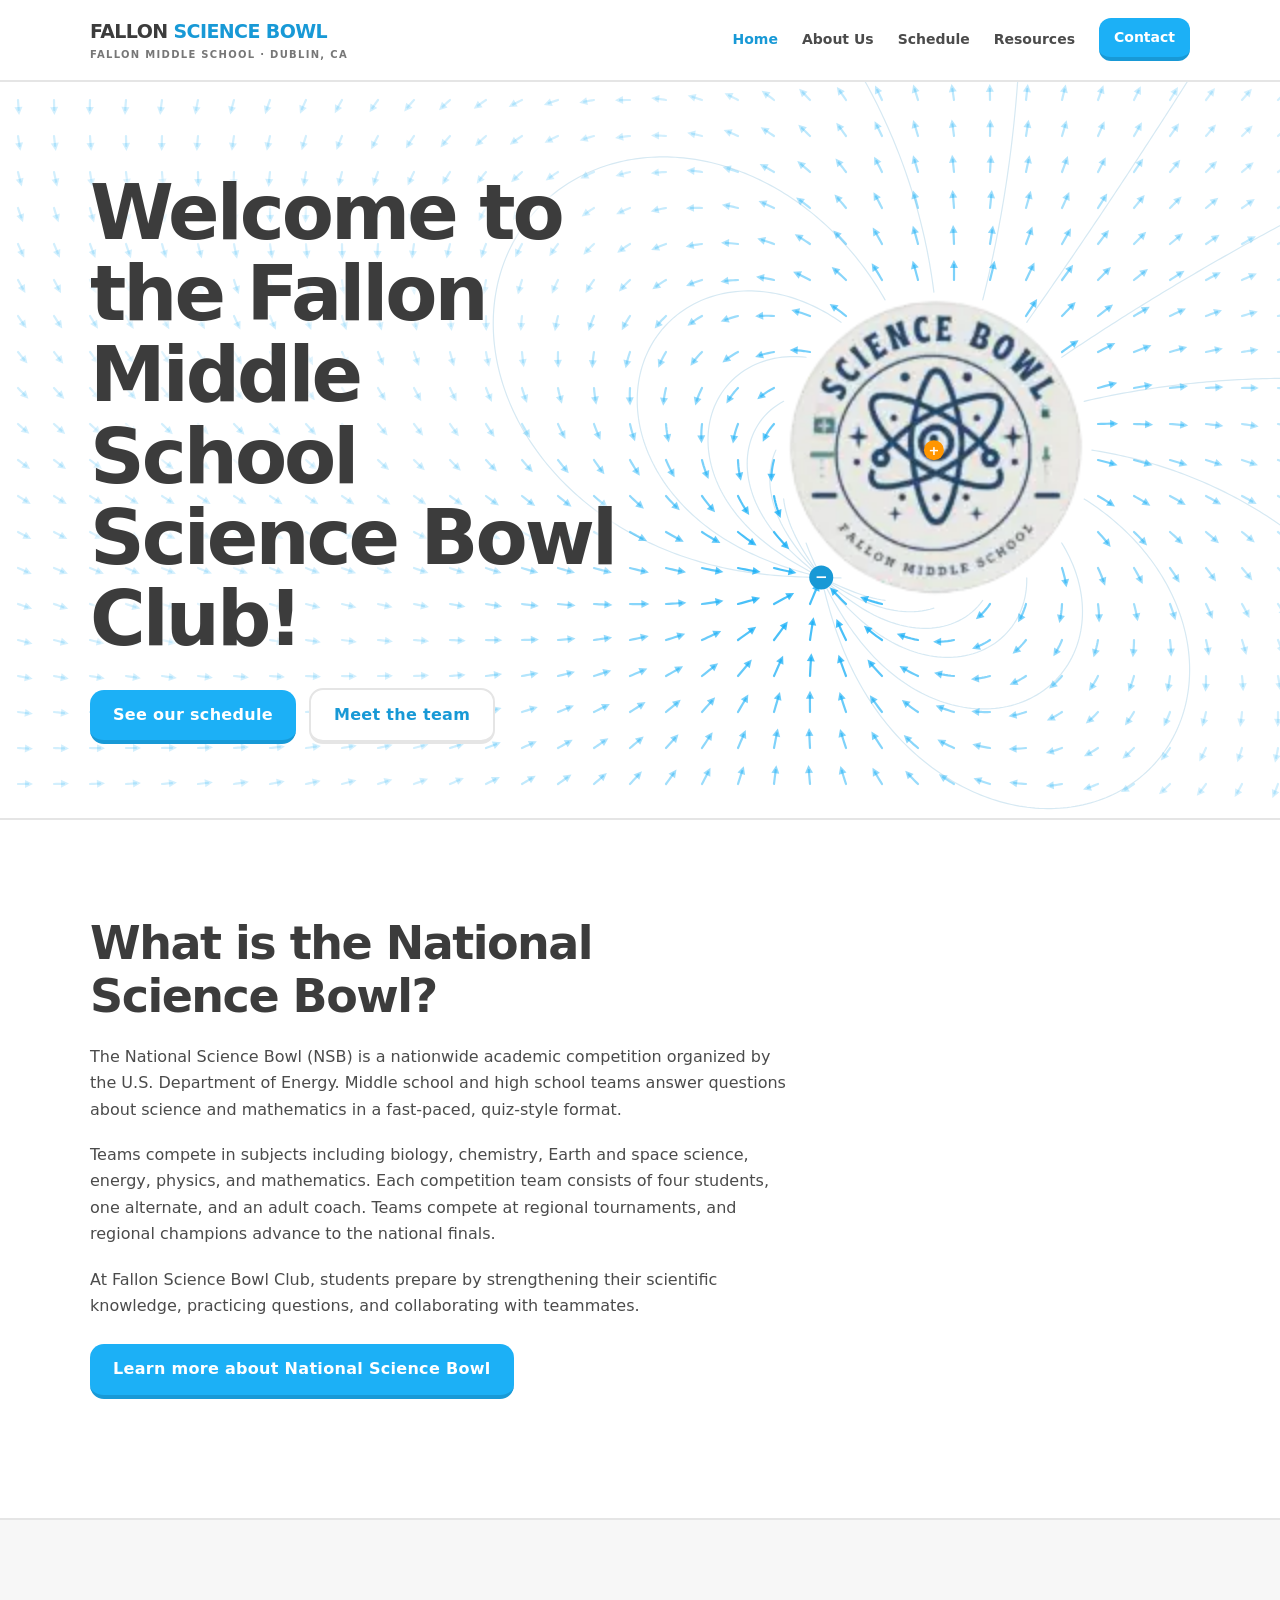
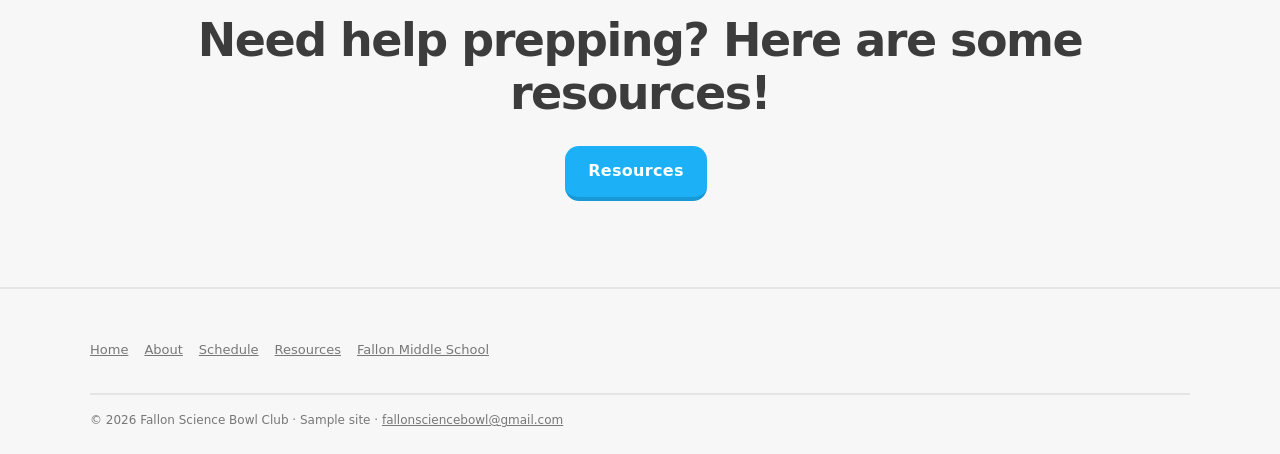
==== commit 16b24c90: "Add interactive electric field animation to the home page hero A fixed positive charge sits on the l" ====
--- a/index.html
+++ b/index.html
@@ -3,7 +3,7 @@
   <head>
     <meta charset="utf-8">
     <meta name="viewport" content="width=device-width,initial-scale=1">
-    <meta name="theme-color" content="#073c40">
+    <meta name="theme-color" content="#1cb0f6">
     <meta name="description" content="Fallon Middle School Science Bowl club, competition, coaches and resources.">
     <title>Home | Fallon Science Bowl</title>
     <link rel="stylesheet" href="style.css">
@@ -76,5 +76,6 @@
     </footer>
     <script src="script.js" defer>
     </script>
+    <script src="field.js" defer></script>
   </body>
 </html>
--- a/style.css
+++ b/style.css
@@ -1,10 +1,16 @@
 :root {
-  --navy:#073c40;
-  --teal:#148474;
-  --mint:#d7f3e9;
-  --cream:#fbfbf5;
-  --gold:#e6ba63;
-  --ink:#15313c
+  --sky:#1cb0f6;
+  --sky-dark:#1899d6;
+  --sky-tint:#ddf4ff;
+  --orange:#ff9600;
+  --orange-dark:#e08600;
+  --orange-tint:#fff0dc;
+  --yellow:#ffc800;
+  --line:#e5e5e5;
+  --polar:#f7f7f7;
+  --heading:#3c3c3c;
+  --ink:#4b4b4b;
+  --muted:#777
 }
 * {
   box-sizing:border-box
@@ -13,7 +19,7 @@
   margin:0;
   font-family:Inter,system-ui,-apple-system,Segoe UI,sans-serif;
   color:var(--ink);
-  background:var(--cream);
+  background:white;
   line-height:1.65
 }
 a {
@@ -25,7 +31,7 @@
 }
 header {
   background:white;
-  border-bottom:1px solid #e2eae7;
+  border-bottom:2px solid var(--line);
   position:sticky;
   top:0;
   z-index:10
@@ -42,16 +48,16 @@
   font-weight:900;
   letter-spacing:-.6px;
   text-decoration:none;
-  color:var(--navy)
+  color:var(--heading)
 }
 .brand span {
-  color:var(--teal)
+  color:var(--sky-dark)
 }
 .brand small {
   display:block;
   font-size:10px;
   letter-spacing:1.3px;
-  color:#66847e
+  color:var(--muted)
 }
 .links {
   display:flex;
@@ -64,18 +70,36 @@
   font-weight:700
 }
 .links a:hover,.links a[aria-current] {
-  color:var(--teal)
+  color:var(--sky-dark)
 }
 .contact {
-  background:var(--navy);
+  background:var(--sky);
   color:white!important;
-  border-radius:8px;
-  padding:10px 15px
+  border-radius:12px;
+  border-bottom:4px solid var(--sky-dark);
+  padding:8px 15px
 }
 .hero {
-  background:var(--navy);
-  color:white;
+  background:white;
+  color:var(--heading);
+  border-bottom:2px solid var(--line);
+  position:relative;
   overflow:hidden
+}
+.field-canvas {
+  position:absolute;
+  inset:0;
+  width:100%;
+  height:100%;
+  z-index:1;
+  pointer-events:none
+}
+.hero-inner > div:first-child {
+  position:relative;
+  z-index:2
+}
+.hero-inner > div:first-child h1 {
+  text-shadow:0 0 6px #fff,0 0 12px #fff
 }
 .hero-inner {
   display:grid;
@@ -90,13 +114,14 @@
   text-transform:uppercase;
   letter-spacing:2px;
   font-weight:800;
-  color:var(--teal)
+  color:var(--sky-dark)
 }
 .pill {
   display:inline-block;
-  color:#b6f2dc;
+  color:var(--orange-dark);
+  background:var(--orange-tint);
   padding:8px 15px;
-  border:1px solid #497c79;
+  border:2px solid #ffd9a8;
   border-radius:40px
 }
 h1 {
@@ -107,16 +132,18 @@
 }
 h1 em {
   font-style:normal;
-  color:#a3e6c9;
+  color:var(--sky);
   display:block
 }
 h2 {
+  color:var(--heading);
   font-size:clamp(30px,4vw,46px);
   line-height:1.16;
   letter-spacing:-1.5px;
   margin:14px 0 20px
 }
 h3 {
+  color:var(--heading);
   margin:0 0 10px;
   font-size:21px
 }
@@ -124,24 +151,31 @@
   margin:0 0 19px
 }
 .hero p {
-  color:#d0e6e1;
+  color:var(--muted);
   max-width:530px;
   font-size:18px
 }
 .btn {
   display:inline-block;
-  background:#aae8cc;
-  color:#093c3b;
+  background:var(--sky);
+  color:white;
   text-decoration:none;
   font-weight:800;
-  border-radius:10px;
-  padding:13px 23px;
+  letter-spacing:.3px;
+  border-radius:14px;
+  border-bottom:4px solid var(--sky-dark);
+  padding:12px 23px;
   margin:6px 8px 6px 0
 }
+.btn:active {
+  transform:translateY(2px);
+  border-bottom-width:2px
+}
 .btn.secondary {
-  background:transparent;
-  color:white;
-  border:1px solid #90b7ae
+  background:white;
+  color:var(--sky-dark);
+  border:2px solid var(--line);
+  border-bottom-width:4px
 }
 .atom {
   position:relative;
@@ -154,7 +188,7 @@
 .atom:before,.atom:after,.ring {
   content:'';
   position:absolute;
-  border:3px solid #7ae0b8;
+  border:3px solid var(--sky);
   width:315px;
   height:122px;
   border-radius:50%;
@@ -168,26 +202,14 @@
 }
 .nucleus {
   font-size:72px;
-  color:#f2ce7c;
+  color:var(--orange);
   z-index:2
-}
-.award {
-  background:#f2cc7c;
-  color:#423a23;
-  padding:18px 0
-}
-.award .wrap {
-  display:flex;
-  justify-content:space-between;
-  align-items:center;
-  gap:15px;
-  font-weight:800
 }
 .section {
   padding:83px 0
 }
 .section.soft {
-  background:#edf7f2
+  background:var(--polar)
 }
 .intro {
   max-width:700px;
@@ -202,15 +224,15 @@
   background:white;
   padding:28px;
   border-radius:16px;
-  border:1px solid #e2ece7;
-  box-shadow:0 5px 20px #173e3310
+  border:2px solid var(--line);
+  border-bottom-width:4px
 }
 .symbol {
   font-size:30px;
   margin-bottom:14px
 }
 .card p {
-  color:#57716f;
+  color:var(--muted);
   font-size:15px
 }
 .split {
@@ -221,9 +243,9 @@
 }
 .poster {
   border-radius:16px;
-  background:#d7eee4;
+  background:var(--sky-tint);
   padding:26px;
-  box-shadow:0 16px 32px #073c4020
+  border:2px solid #b8e6fb
 }
 .poster img {
   width:100%;
@@ -234,23 +256,25 @@
   font-size:12px;
   text-align:center;
   margin-top:10px;
-  color:#55756d
+  color:var(--muted)
 }
 .list {
   padding-left:20px;
   line-height:2.2
 }
 .event {
-  background:var(--navy);
+  background:var(--sky-tint);
+  border:2px solid #b8e6fb;
   border-radius:18px;
   padding:33px;
-  color:white
+  color:var(--ink)
 }
 .event p {
-  color:#c7e4d9
+  color:var(--ink)
 }
 .event a {
-  color:#a6f2d6
+  color:var(--sky-dark);
+  font-weight:700
 }
 .mini-events {
   display:grid;
@@ -259,38 +283,40 @@
 .small-event {
   padding:23px;
   background:white;
-  border:1px solid #e0ece5;
+  border:2px solid var(--line);
   border-radius:14px
 }
 .small-event strong {
-  color:var(--teal)
+  color:var(--orange-dark)
 }
 .cta {
-  background:var(--navy);
-  color:white;
+  background:var(--polar);
+  color:var(--heading);
+  border-top:2px solid var(--line);
   text-align:center;
   padding:80px 20px
 }
 .cta p {
-  color:#cce8e0
+  color:var(--muted)
 }
 .page-head {
   padding:85px 0;
-  background:var(--navy);
-  color:white
+  background:var(--sky-tint);
+  color:var(--heading);
+  border-bottom:2px solid #b8e6fb
 }
 .page-head h1 {
   font-size:clamp(39px,5vw,63px)
 }
 .page-head p {
   max-width:680px;
-  color:#cee4de;
+  color:var(--ink);
   font-size:18px
 }
 .tag {
   display:inline-block;
-  background:#def4ec;
-  color:#136956;
+  background:var(--sky-tint);
+  color:#0b6fa0;
   border-radius:20px;
   padding:5px 11px;
   font-size:12px;
@@ -302,27 +328,29 @@
   border-collapse:collapse;
   background:white;
   border-radius:15px;
+  border:2px solid var(--line);
   overflow:hidden
 }
 .table th,.table td {
   text-align:left;
   padding:18px;
-  border-bottom:1px solid #e2ede8
+  border-bottom:2px solid var(--line)
 }
 .table th {
-  background:#dff4e9;
-  color:#164c45
+  background:var(--sky-tint);
+  color:#0b6fa0
 }
 footer {
-  background:#092f34;
-  color:#c6e2dc;
+  background:var(--polar);
+  color:var(--muted);
+  border-top:2px solid var(--line);
   padding:50px 0 23px
 }
 footer a {
   color:inherit
 }
 footer .brand {
-  color:white
+  color:var(--heading)
 }
 footer .foot {
   display:flex;
@@ -338,15 +366,16 @@
 }
 .copyright {
   font-size:12px;
-  border-top:1px solid #3a6764;
+  border-top:2px solid var(--line);
   margin-top:33px;
   padding-top:16px
 }
 .notice {
-  background:#fff7db;
-  border-left:4px solid #d9ae4e;
+  background:var(--orange-tint);
+  border:2px solid #ffd9a8;
+  color:#a35f00;
   padding:16px 20px;
-  border-radius:8px
+  border-radius:14px
 }
 .menu {
   display:none
@@ -357,7 +386,7 @@
   gap:20px
 }
 .resource a {
-  color:var(--teal);
+  color:var(--sky-dark);
   font-weight:800
 }
 @media(max-width:760px) {
@@ -368,7 +397,8 @@
     display:block;
     border:0;
     border-radius:7px;
-    background:#e0f2e9;
+    background:var(--sky-tint);
+    color:var(--sky-dark);
     padding:9px 14px;
     font-size:20px
   }
@@ -406,9 +436,6 @@
   .section {
     padding:55px 0
   }
-  .award .wrap {
-    display:block
-  }
   h1 {
     letter-spacing:-1.7px
   }
